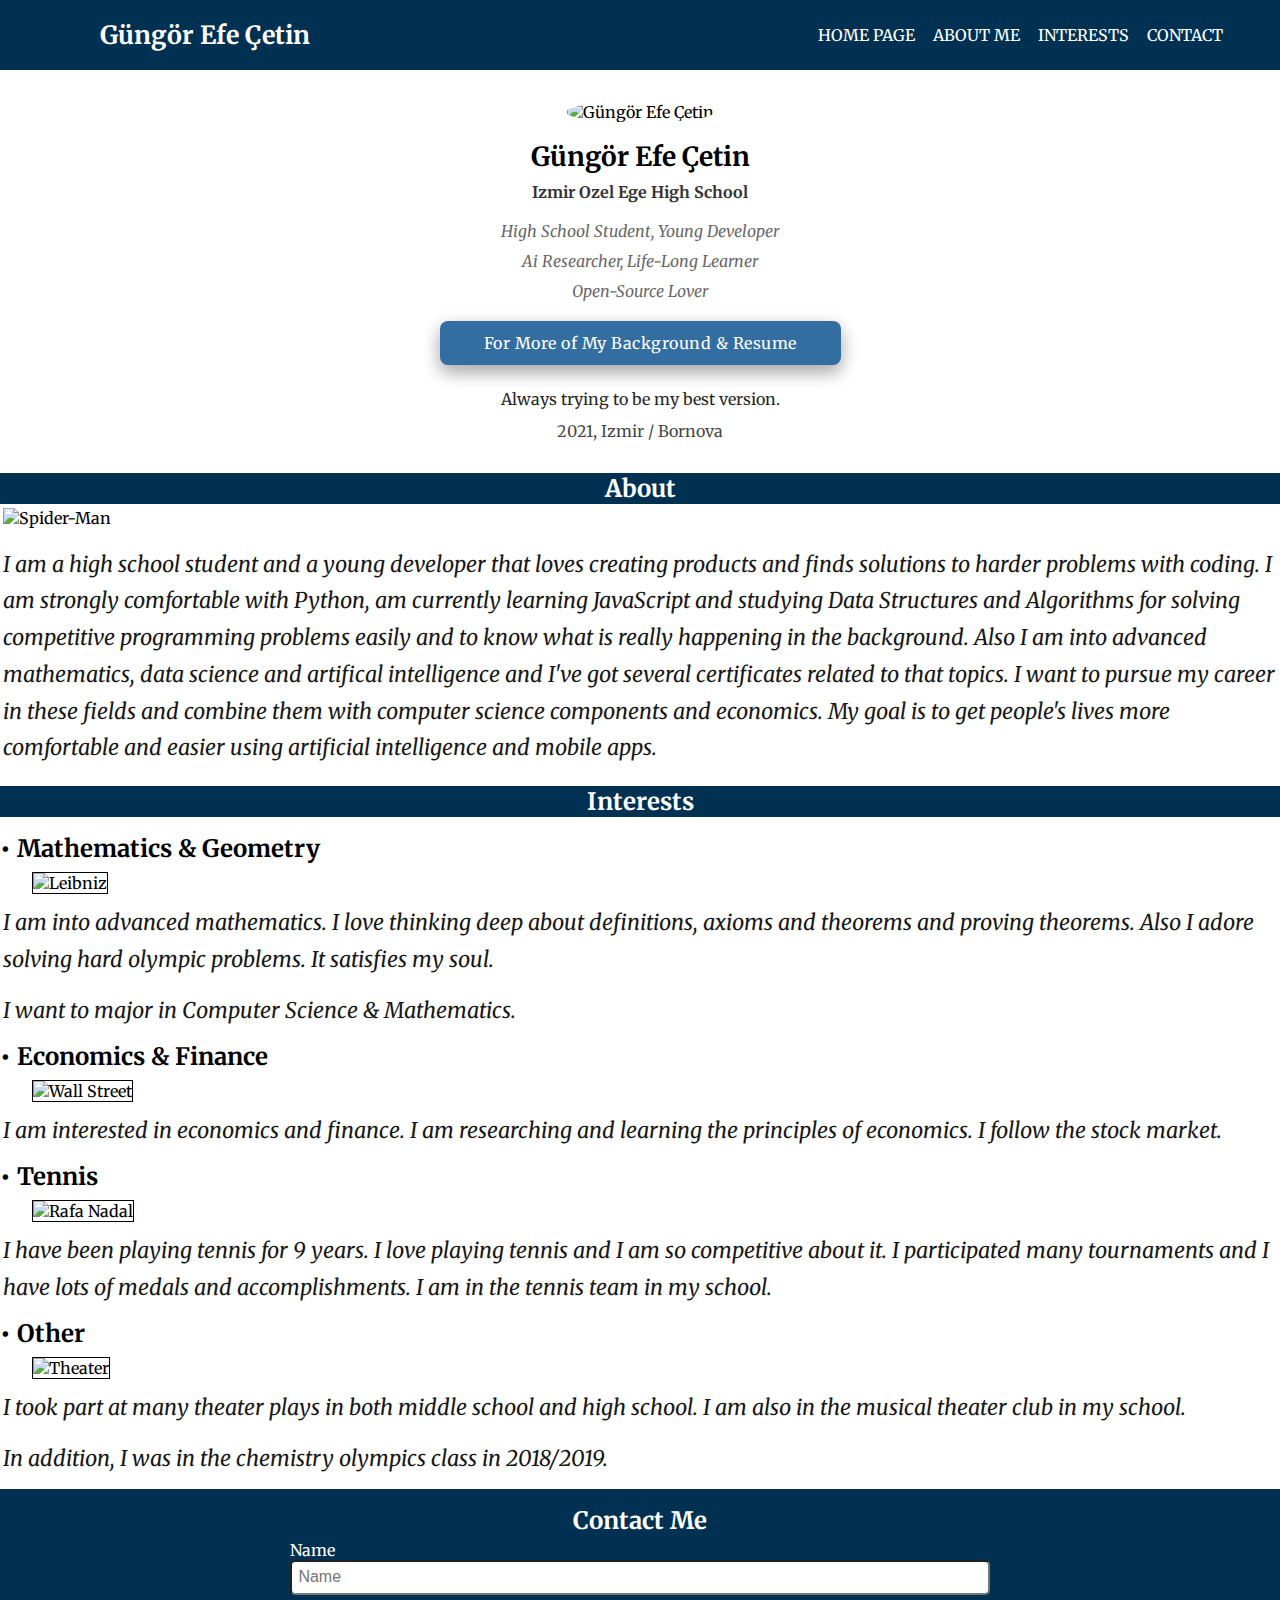
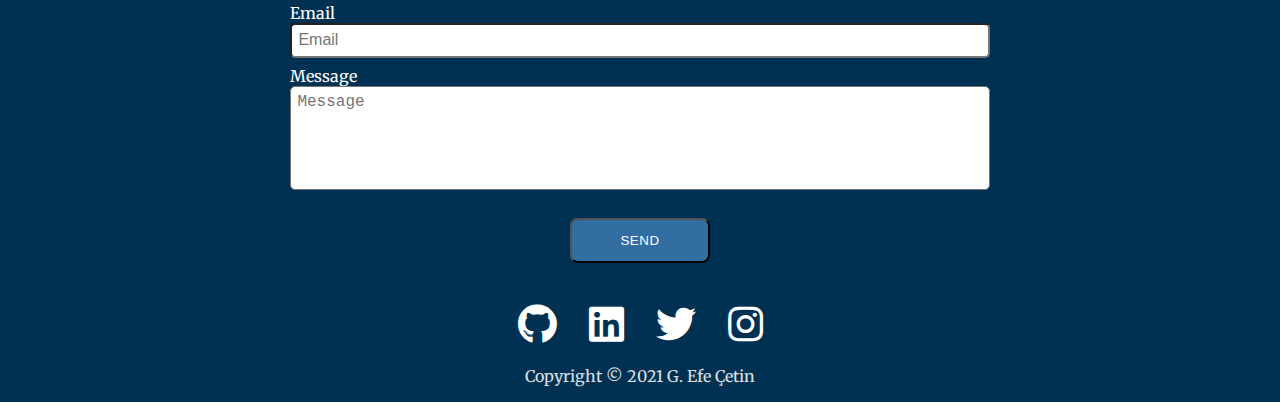
==== index.html @ d6e78f7a "Rename index3.html to index.html" ====
<!DOCTYPE html>
<html lang="en">
<head>
    <meta charset="UTF-8">
    <meta http-equiv="X-UA-Compatible" content="IE=edge">
    <meta name="viewport" content="width=device-width, initial-scale=1.0">

    <title>Güngör Efe Çetin | Personal Website</title>

    <meta name="keyword" content="Güngör Efe Çetin, High School Student, Young Developer, Özel Ege Lisesi">
    <meta name="description" content="Güngör Efe Çetin, Young Developer, High School Student, AI Researcher, Life-Long Learner">
    <meta name="author" content="Güngör Efe Çetin, Young Developer, High School Student, AI Researcher, Life-Long Learner">

    <link rel="shortcut icon" type="img/png" href="images/logo.png">

    <!-- FONTS -->
    <link rel="preconnect" href="https://fonts.gstatic.com">
    <link href="https://fonts.googleapis.com/css2?family=Merriweather:wght@300;400;700&display=swap" rel="stylesheet">

    <!-- FONT AWESOME -->
    <link rel="stylesheet" href="https://cdnjs.cloudflare.com/ajax/libs/font-awesome/5.15.2/css/all.min.css">

    <link rel="stylesheet" href="style3.css">

</head>

<script src="//instant.page/5.1.0" type="module" integrity="sha384-by67kQnR+pyfy8yWP4kPO12fHKRLHZPfEsiSXR8u2IKcTdxD805MGUXBzVPnkLHw"></script>

<body>
    <div>
    <nav>
        <input type="checkbox" id="check">
        <label for="check" class="checkbtn">
            <i class="fas fa-bars"></i>
        </label>
        <label class="logo">Güngör Efe Çetin</label>
        <ul>
            <li><a href="#home">Home Page</a></li>
            <li><a href="#about">About Me</a></li>
            <li><a href="#interests">Interests</a></li>
            <li><a href="#contact">Contact</a></li>
        </ul>
    </nav>
    </div>

    <section id="home">
        <img src="images/profile_pic.png" alt="Güngör Efe Çetin">  
        <div class="name text-center">
            <h2>Güngör Efe Çetin</h2>
            <h3>Izmir Ozel Ege High School</h3>
            <p>High School Student, Young Developer</p>
            <p>Ai Researcher, Life-Long Learner</p>
            <p>Open-Source Lover</p>
        </div>  

        <a href="https://www.linkedin.com/in/gungorefecetin/" class="btn btn-primary" target="_blank">For More of My Background & Resume</a>
        <div class="op text-center">
            <p class="last">Always trying to be my best version.</p>
            <p class="last1 op">2021, Izmir / Bornova</p>
        </div>

    </section>

    <section id="about">
        <div class="abname">
            <h1 class="bg-dark-blue text-center heading-medium">About</h1>
        </div>
        <img src="images/spideyy.jpg" alt="Spider-Man">
        <div>
            <p class="abab">I am a high school student and a young developer that loves creating products 
                and finds solutions to harder problems with coding. I am strongly comfortable with Python, am currently 
                learning JavaScript and studying Data Structures and Algorithms for solving competitive programming 
                problems easily and to know what is really happening in the background. Also I am into advanced 
                mathematics, data science and artifical intelligence and I've got several certificates related to 
                that topics. I want to pursue my career in these fields and combine them with computer science 
                components and economics. My goal is to get people's lives more comfortable and easier using 
                artificial intelligence and mobile apps.
            </p>
            <p> 
            </p>
            
            <!--<p class="abab">To reach me: ↓</p>-->
        </div>
    </section>

    <section id="interests">
        <div class="ints">
            <h1 class="bg-dark-blue text-center heading-medium">Interests</h1>
        </div>

        <ul>
            <li><h2>• Mathematics & Geometry</h2></div>
        <img src="images/leibniz.jpg" alt="Leibniz">
        <div><p>I am into advanced mathematics. I love thinking deep about definitions, axioms and theorems and proving theorems. Also I adore solving 
            hard olympic problems. It satisfies my soul.
            </p><p>I want to major in Computer Science & Mathematics.</p></li>

            <li><h2>• Economics & Finance</h2></div>
        <img src="images/wall-street.jpg" alt="Wall Street">
        <div><p>I am interested in economics and finance. I am researching and learning the principles of economics. I follow the
        stock market.</p></li>

            <li><h2>• Tennis</h2></div>
        <img src="images/rafa-nadal.jpg" alt="Rafa Nadal">
        <div><p>I have been playing tennis for 9 years. I love playing tennis and 
        I am so competitive about it. I participated many tournaments and I have lots of 
        medals and accomplishments. I am in the tennis team in my school.</p></li>

            <li><h2>• Other</h2></div>
        <img src="images/theater.jpg" alt="Theater">
        <div><p>I took part at many theater plays in both middle school and high school. I am
            also in the musical theater club in my school.</p>
            <p>In addition, I was in the chemistry olympics class in 2018/2019.</p></li>
        </ul>

    </section>

    <footer id="contact" class="bg-dark-blue">
        <div class="contact-form">
            <form>
                <h4 class="text-center heading-medium">Contact Me</h4>

                <div class="form-group">
                    <label for="name">Name</label>
                    <input type="text" class="form-control" name="name" id="name" placeholder="Name">
                </div>
                <div class="form-group">
                    <label for="email">Email</label>
                    <input type="text" class="form-control" name="email" id="email" placeholder="Email">
                </div>
                <div class="form-group">
                    <label for="messsage">Message</label>
                    <textarea class="form-control" name="message" id="message" rows="5" placeholder="Message"></textarea>
                </div>
                <button type="submit" class="btns btn-submit">SEND</button>
            </form>
            <ul>
                <li><a href="https://github.com/gungorefecetin" target="_blank"><i class="fab fa-github"></i></a></li>
                <li><a href="https://www.linkedin.com/in/gungorefecetin/" target="_blank"><i class="fab fa-linkedin"></i></a></li>
                <li><a href="https://twitter.com/gungorefecetin" target="_blank"><i class="fab fa-twitter"></i></a></li>
                <li><a href="https://www.instagram.com/gungorefecetin/" target="_blank"><i class="fab fa-instagram"></i></a></li>
            </ul>
        </div>
        <div class="op text-center">
            <p>Copyright © 2021 G. Efe Çetin</p>
        </div>
    </footer>

</body>
</html>
---- style3.css ----
* {
    margin: 0;
    padding: 0;
    box-sizing: border-box;
    list-style: none;
    text-decoration: none;
}

.text-center {
	text-align: center;
}

.bg-dark-blue {
    background:#003153;
}

.heading-medium {
    font-size: 1.5rem;
}

.op {
	opacity: 0.85;
}

.btn {
    margin-top: 1rem;
    padding: 0.75rem 2.75rem;
    border-radius: 8px;
    letter-spacing: 0.5px;
}

.btn-primary {
    background: #336ea2;
    color: white;
    margin-bottom: 1.5rem;
    box-shadow: 0 8px 16px 0 rgba(0,0,0,0.2), 0 6px 20px 0 rgba(0,0,0,0.19);
}

.btn-primary:hover {
    background: white;
    color: #336ea2;
    border: 0.5px solid #336ea2;
}

.btn-dark {
    background: #003153;
    box-shadow: 0 8px 16px 0 rgba(0,0,0,0.2), 0 6px 20px 0 rgba(0,0,0,0.19);
}

.btn-dark:hover {
    color: #003153;
    background: white;
    border: 0.5px solid #003153;
}

html {
    font-family: "Merriweather", sans-serif;
}

nav {
    background: #003153;
    height: 70px;
    width: 100%;
}

label.logo {
	color: white;
	font-size: 25px;
	line-height: 70px;
	padding: 0 100px;
	font-weight: bold;
}

/**/
nav ul {
	float: right;
	margin-right: 50px;
} 
/**/

nav ul li {
	display: inline-block;
	line-height: 70px;
	margin-right: 0 5px;
}

nav ul li a {
	color: white;
	font-size: 16px;
	padding: 7px;
	border-radius: 3px;
	text-transform: uppercase;
	clear: right;
}

a:hover {
	background: #336ea2;
	transition: .5s;

}

.checkbtn {
	font-size: 30px;
	color: white;
	float: right;
	line-height: 70px;
	margin-right: 40px;
	cursor: pointer;
	display: none;
}

#check {
	display: none;
}

@media (max-width: 952px) {
	label.logo {
		font-size: 30px;
		padding-left: 50px;
	}

	nav ul li a {
		font-size: 16px;
	}
}

@media (max-width: 878px) {
	.checkbtn {
		display: block;
	}

	nav ul {
		position: absolute;
		top: 70px;
		text-align: center;
		width: 100%;
		display: none;
		background: #2c3e50;
	}

	nav ul li {
		display: block;
	}

	#check:checked ~ ul {
		display: block;
	}

	.btn-primary {
		font-size: 0.89rem;
	}
}

/* HOME */

#home {
	display: flex;
	flex-direction: column;
    justify-content: center;
    align-items: center;
}

#home img {
    padding: 1.1rem;
    max-width: 100%;
    height: auto;
    border-radius: 100%;
    margin-top: 0.9rem;
}

#home .name h2 {
	font-size: 1.65rem;
	margin-bottom: 0.6rem;
}

#home .name h3 {
	font-size: 1rem;
	opacity: 0.8;
	margin-bottom: 0.9rem;
}


#home .name p {
	opacity: 0.6;
	font-style: italic;
	padding: 0.3rem;
}

#home .last {
	margin-bottom: 0.75rem;
}

#home .last1 {
	margin-bottom: 2rem;
}

#about img {
    padding-left: 0.2rem;
    padding-right: 0.2rem;
    padding-top: 0.2rem;
    width: 100%;
}

#about .abname {
	color: white;
}

#about .abab {
    padding: 0.2rem;
    opacity: 0.9;
    margin-top: 1rem;
    margin-bottom: 1rem;
    font-size: 1.35rem;
    font-style:oblique;
    line-height: 1.7;
}

#interests img {
	border: 0.2px solid;
	margin-top: 0.5rem;
	margin-bottom: 0.5rem;
	margin-left: 2rem;
}

#interests .ints {
	color: white;
}

#interests ul {
	margin-top: 1rem;
}

#interests p {
	opacity: 0.9;
	padding: 0.2rem;
    margin-bottom: 0.5rem;
    font-size: 1.35rem;
    font-style:oblique;
    line-height: 1.7;
}

.form-group {
    padding: 0.25rem 0;
}

.form-group label {
    display: block;
}

.form-control {
    width: 100%;
    padding: 0.4rem;
    font-size: 1rem;
    resize: none;
    border-radius: 5px;
}

#contact {
    color: white;
    padding: 1rem;
}

#contact .contact-form {
    max-width: 700px;
    margin-left: auto;
    margin-right: auto;
    display: flex;
    flex-direction: column;
}

#contact .contact-form ul {
    list-style-type: none;
    display: flex;
    margin-top: 0.8rem;
    align-self: center;
    margin-bottom: 1rem;
}

#contact .contact-form ul li a {
	color: white;
    padding: 1rem;
    font-size: 2.5rem;
    border-radius: 3px;
}


#contact .contact-form ul li a:hover{
    opacity: 0.8;
    transition: .5s;
}

.btns {
    margin-top: 1.25rem;
    padding: 0.8rem 3rem;
    border-radius: 8px;
    letter-spacing: 0.5px;
    margin-left: auto;
    margin-right: auto;
    display: flex;
}

.btn-submit {
    background: #336ea2;
    color: white;
    margin-bottom: 1.5rem;
}

.btn-submit:hover {
    background: white;
    color: #336ea2;
    border: 0.5px solid #336ea2;
    transition: .5s;
}
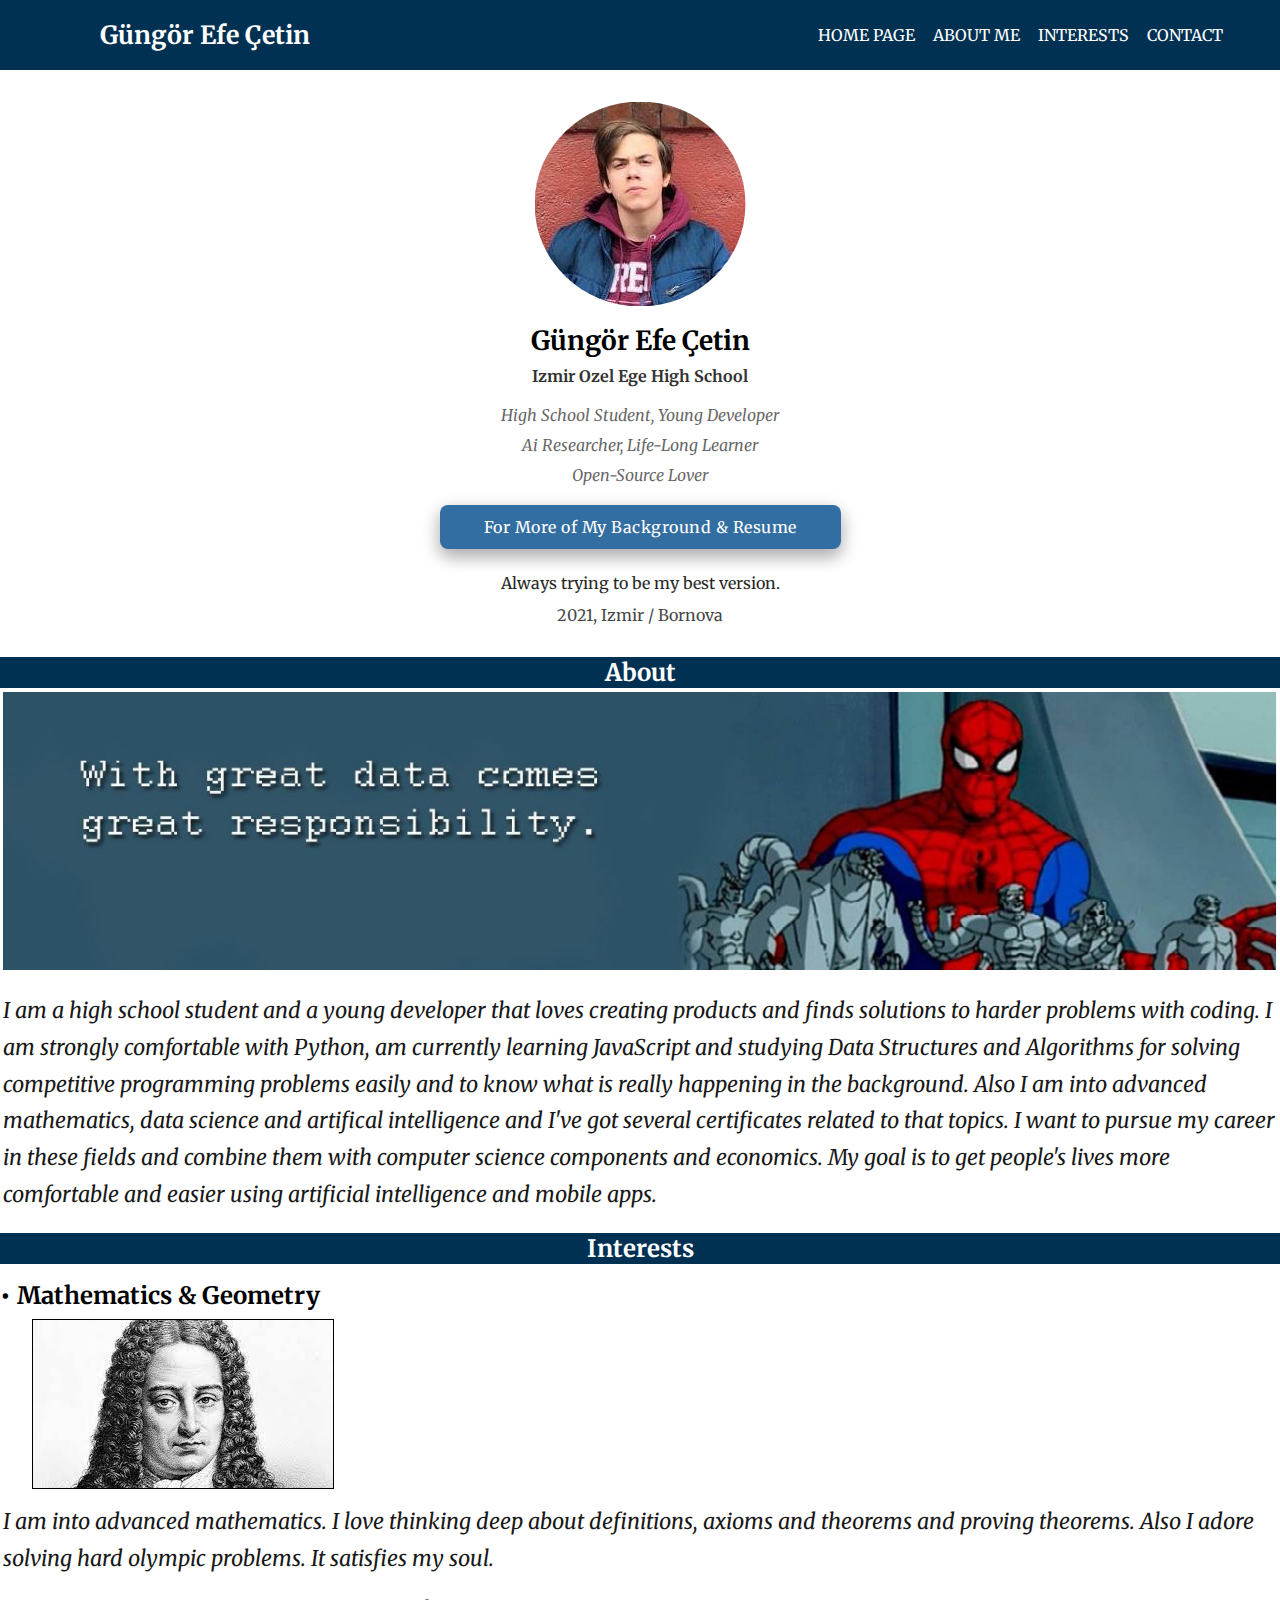
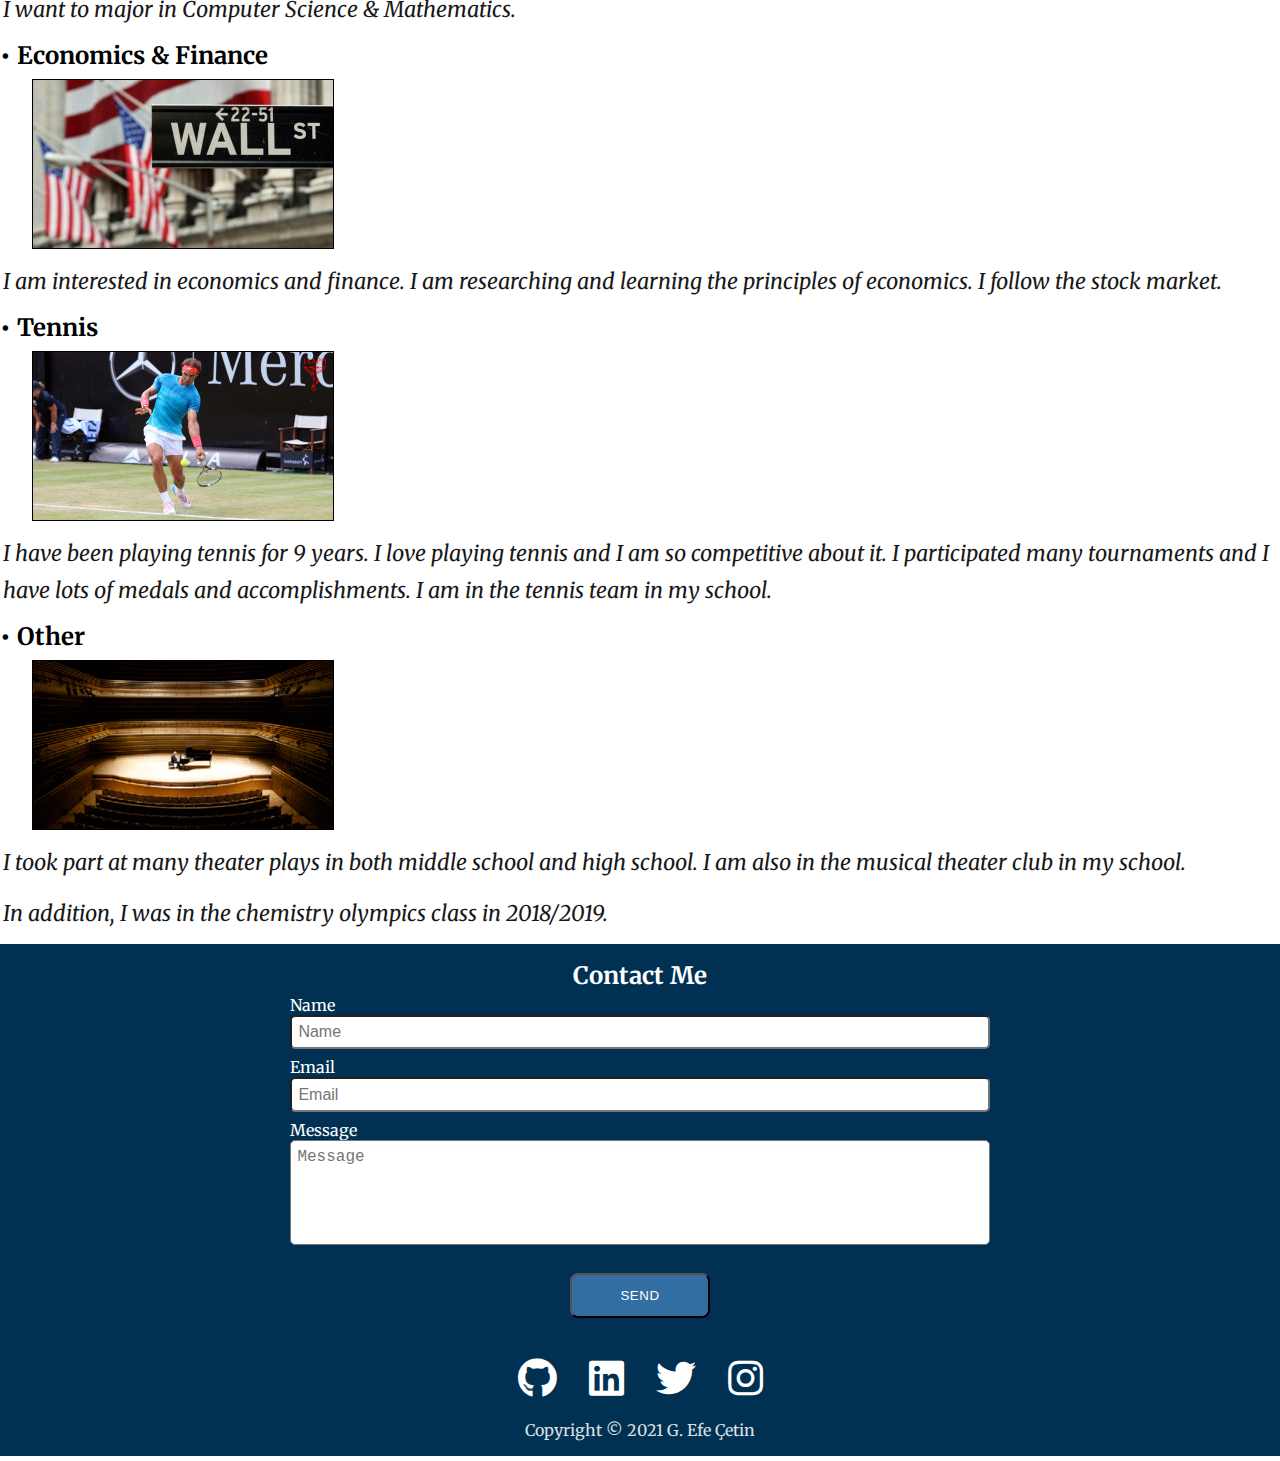
==== commit 35ad5ffe: "Update index.html" ====
--- a/index.html
+++ b/index.html
@@ -11,7 +11,7 @@
     <meta name="description" content="Güngör Efe Çetin, Young Developer, High School Student, AI Researcher, Life-Long Learner">
     <meta name="author" content="Güngör Efe Çetin, Young Developer, High School Student, AI Researcher, Life-Long Learner">
 
-    <link rel="shortcut icon" type="img/png" href="images/logo.png">
+    <link rel="shortcut icon" type="img/png" href="logo.png">
 
     <!-- FONTS -->
     <link rel="preconnect" href="https://fonts.gstatic.com">
@@ -44,7 +44,7 @@
     </div>
 
     <section id="home">
-        <img src="images/profile_pic.png" alt="Güngör Efe Çetin">  
+        <img src="profile_pic.png" alt="Güngör Efe Çetin">  
         <div class="name text-center">
             <h2>Güngör Efe Çetin</h2>
             <h3>Izmir Ozel Ege High School</h3>
@@ -65,7 +65,7 @@
         <div class="abname">
             <h1 class="bg-dark-blue text-center heading-medium">About</h1>
         </div>
-        <img src="images/spideyy.jpg" alt="Spider-Man">
+        <img src="spideyy.jpg" alt="Spider-Man">
         <div>
             <p class="abab">I am a high school student and a young developer that loves creating products 
                 and finds solutions to harder problems with coding. I am strongly comfortable with Python, am currently 
@@ -90,24 +90,24 @@
 
         <ul>
             <li><h2>• Mathematics & Geometry</h2></div>
-        <img src="images/leibniz.jpg" alt="Leibniz">
+        <img src="leibniz.jpg" alt="Leibniz">
         <div><p>I am into advanced mathematics. I love thinking deep about definitions, axioms and theorems and proving theorems. Also I adore solving 
             hard olympic problems. It satisfies my soul.
             </p><p>I want to major in Computer Science & Mathematics.</p></li>
 
             <li><h2>• Economics & Finance</h2></div>
-        <img src="images/wall-street.jpg" alt="Wall Street">
+        <img src="wall-street.jpg" alt="Wall Street">
         <div><p>I am interested in economics and finance. I am researching and learning the principles of economics. I follow the
         stock market.</p></li>
 
             <li><h2>• Tennis</h2></div>
-        <img src="images/rafa-nadal.jpg" alt="Rafa Nadal">
+        <img src="rafa-nadal.jpg" alt="Rafa Nadal">
         <div><p>I have been playing tennis for 9 years. I love playing tennis and 
         I am so competitive about it. I participated many tournaments and I have lots of 
         medals and accomplishments. I am in the tennis team in my school.</p></li>
 
             <li><h2>• Other</h2></div>
-        <img src="images/theater.jpg" alt="Theater">
+        <img src="theater.jpg" alt="Theater">
         <div><p>I took part at many theater plays in both middle school and high school. I am
             also in the musical theater club in my school.</p>
             <p>In addition, I was in the chemistry olympics class in 2018/2019.</p></li>
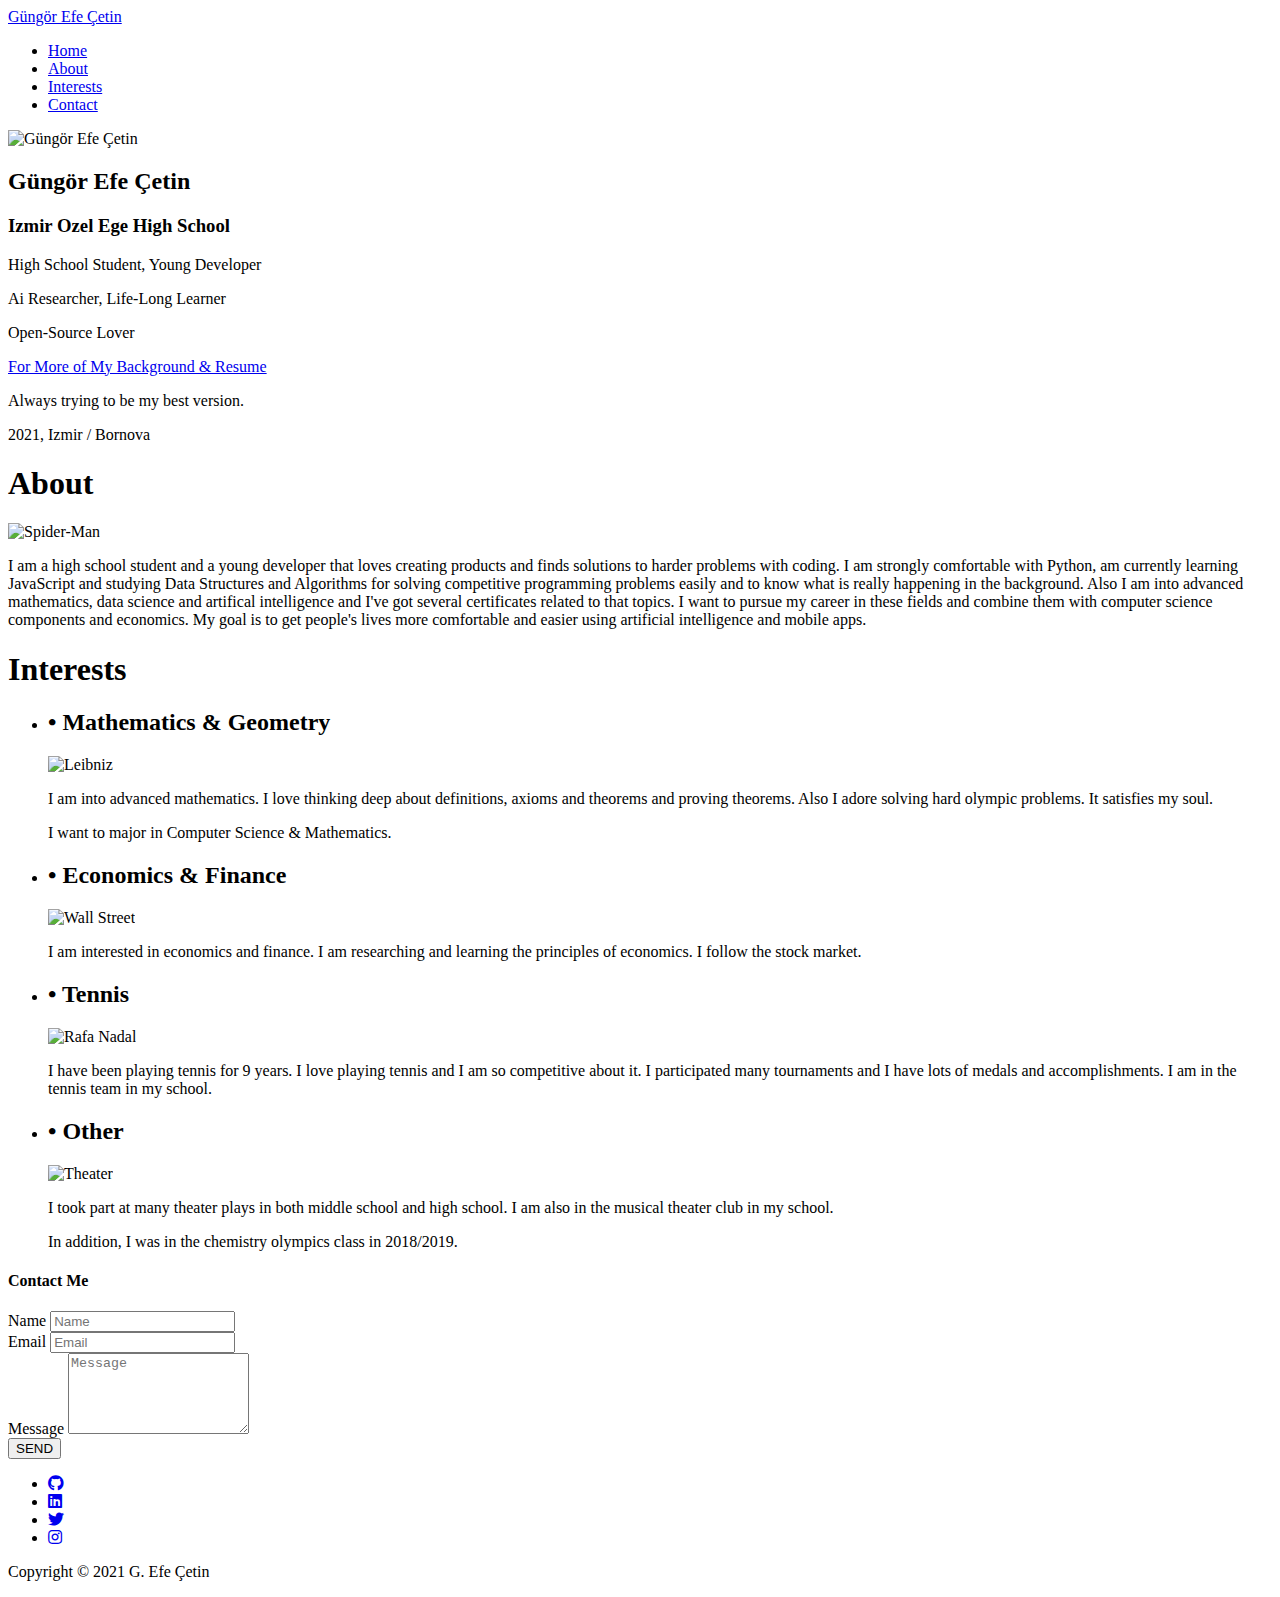
==== commit 970f1113: "Update index.html" ====
--- a/index.html
+++ b/index.html
@@ -11,7 +11,7 @@
     <meta name="description" content="Güngör Efe Çetin, Young Developer, High School Student, AI Researcher, Life-Long Learner">
     <meta name="author" content="Güngör Efe Çetin, Young Developer, High School Student, AI Researcher, Life-Long Learner">
 
-    <link rel="shortcut icon" type="img/png" href="logo.png">
+    <link rel="shortcut icon" type="img/png" href="images/logo.png">
 
     <!-- FONTS -->
     <link rel="preconnect" href="https://fonts.gstatic.com">
@@ -20,31 +20,28 @@
     <!-- FONT AWESOME -->
     <link rel="stylesheet" href="https://cdnjs.cloudflare.com/ajax/libs/font-awesome/5.15.2/css/all.min.css">
 
-    <link rel="stylesheet" href="style3.css">
+    <link rel="stylesheet" href="style1.css">
 
 </head>
 
 <script src="//instant.page/5.1.0" type="module" integrity="sha384-by67kQnR+pyfy8yWP4kPO12fHKRLHZPfEsiSXR8u2IKcTdxD805MGUXBzVPnkLHw"></script>
 
 <body>
-    <div>
-    <nav>
-        <input type="checkbox" id="check">
-        <label for="check" class="checkbtn">
-            <i class="fas fa-bars"></i>
-        </label>
-        <label class="logo">Güngör Efe Çetin</label>
-        <ul>
-            <li><a href="#home">Home Page</a></li>
-            <li><a href="#about">About Me</a></li>
-            <li><a href="#interests">Interests</a></li>
-            <li><a href="#contact">Contact</a></li>
-        </ul>
-    </nav>
-    </div>
+    <header id="header">
+        <a href="#" class="logo">Güngör Efe Çetin</a>
+        <div id="toggle"></div>
+        <div id="navbar">
+            <ul>
+                <li><a href="#home">Home</a></li>
+                <li><a href="#about">About</a></li>
+                <li><a href="#interests">Interests</a></li>
+                <li><a href="#contact">Contact</a></li>
+            </ul>
+        </div>
+    </header>
 
     <section id="home">
-        <img src="profile_pic.png" alt="Güngör Efe Çetin">  
+        <img src="images/profile_pic.png" alt="Güngör Efe Çetin">  
         <div class="name text-center">
             <h2>Güngör Efe Çetin</h2>
             <h3>Izmir Ozel Ege High School</h3>
@@ -58,14 +55,13 @@
             <p class="last">Always trying to be my best version.</p>
             <p class="last1 op">2021, Izmir / Bornova</p>
         </div>
-
     </section>
 
     <section id="about">
         <div class="abname">
             <h1 class="bg-dark-blue text-center heading-medium">About</h1>
         </div>
-        <img src="spideyy.jpg" alt="Spider-Man">
+        <img src="images/spideyy.jpg" alt="Spider-Man">
         <div>
             <p class="abab">I am a high school student and a young developer that loves creating products 
                 and finds solutions to harder problems with coding. I am strongly comfortable with Python, am currently 
@@ -78,8 +74,6 @@
             </p>
             <p> 
             </p>
-            
-            <!--<p class="abab">To reach me: ↓</p>-->
         </div>
     </section>
 
@@ -90,31 +84,31 @@
 
         <ul>
             <li><h2>• Mathematics & Geometry</h2></div>
-        <img src="leibniz.jpg" alt="Leibniz">
+        <img src="images/leibniz.jpg" alt="Leibniz">
         <div><p>I am into advanced mathematics. I love thinking deep about definitions, axioms and theorems and proving theorems. Also I adore solving 
             hard olympic problems. It satisfies my soul.
             </p><p>I want to major in Computer Science & Mathematics.</p></li>
 
             <li><h2>• Economics & Finance</h2></div>
-        <img src="wall-street.jpg" alt="Wall Street">
+        <img src="images/wall-street.jpg" alt="Wall Street">
         <div><p>I am interested in economics and finance. I am researching and learning the principles of economics. I follow the
         stock market.</p></li>
 
             <li><h2>• Tennis</h2></div>
-        <img src="rafa-nadal.jpg" alt="Rafa Nadal">
+        <img src="images/rafa-nadal.jpg" alt="Rafa Nadal">
         <div><p>I have been playing tennis for 9 years. I love playing tennis and 
         I am so competitive about it. I participated many tournaments and I have lots of 
         medals and accomplishments. I am in the tennis team in my school.</p></li>
 
             <li><h2>• Other</h2></div>
-        <img src="theater.jpg" alt="Theater">
+        <img src="images/theater.jpg" alt="Theater">
         <div><p>I took part at many theater plays in both middle school and high school. I am
             also in the musical theater club in my school.</p>
             <p>In addition, I was in the chemistry olympics class in 2018/2019.</p></li>
         </ul>
-
     </section>
 
+    
     <footer id="contact" class="bg-dark-blue">
         <div class="contact-form">
             <form>
@@ -145,6 +139,23 @@
             <p>Copyright © 2021 G. Efe Çetin</p>
         </div>
     </footer>
+    
+    <script>
+        const header = document.getElementById('header');
+        const toggle = document.getElementById('toggle');
+        const navbar = document.getElementById('navbar');
 
+        document.onclick = function(e) {
+            if (e.target.id !== 'header' && e.target.id !== 'toggle' && e.target.id !== 'navbar') {
+                toggle.classList.remove('active');
+                navbar.classList.remove('active');
+            }
+        }
+
+        toggle.onclick = function() {
+            toggle.classList.toggle('active');
+            navbar.classList.toggle('active');
+        }
+    </script>
 </body>
 </html>
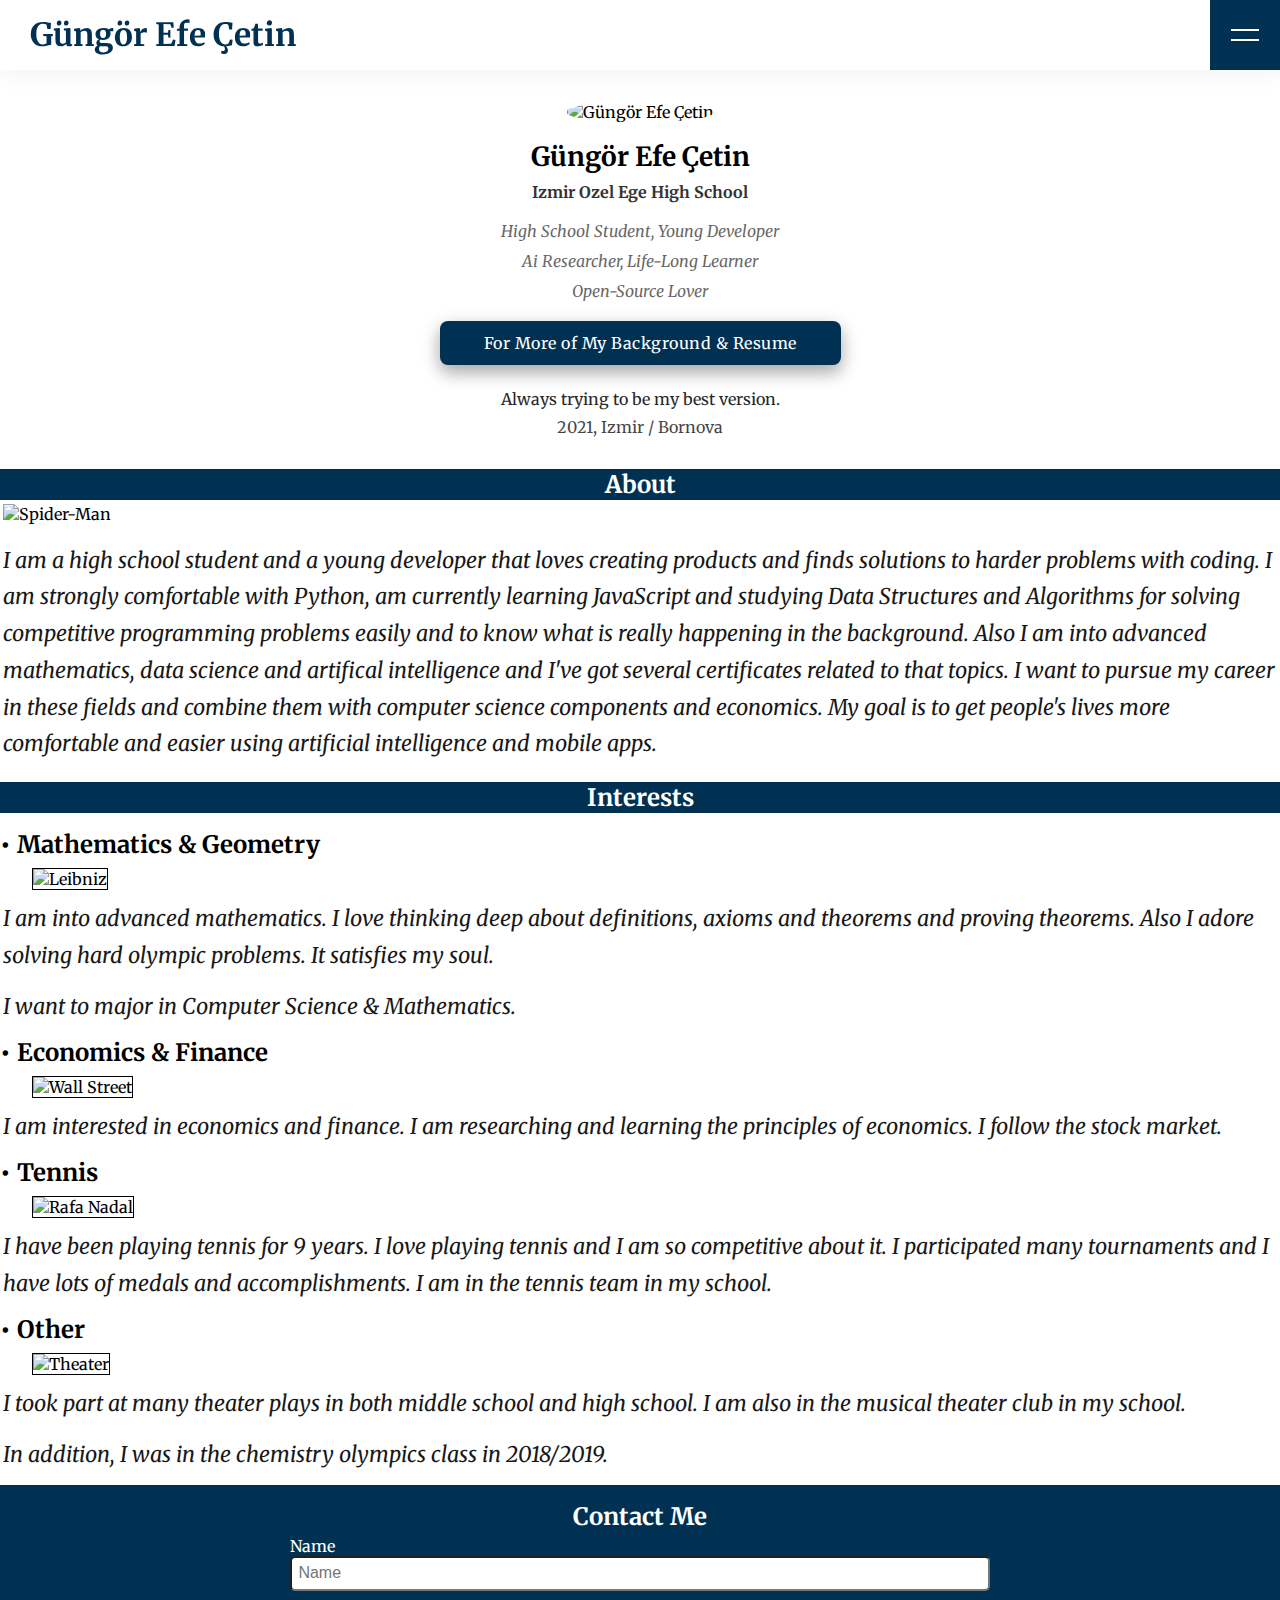
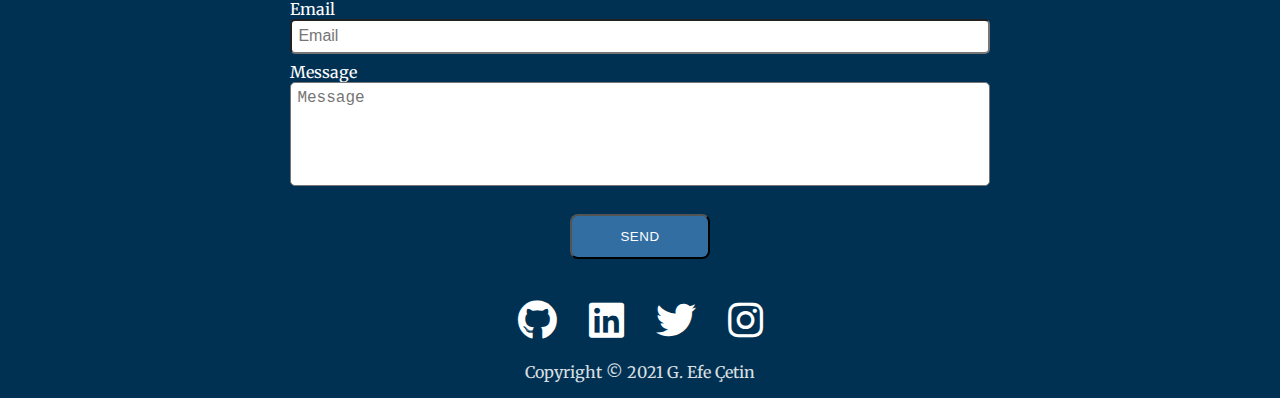
==== commit 5f6b05e0: "Update index.html" ====
--- a/index.html
+++ b/index.html
@@ -20,7 +20,7 @@
     <!-- FONT AWESOME -->
     <link rel="stylesheet" href="https://cdnjs.cloudflare.com/ajax/libs/font-awesome/5.15.2/css/all.min.css">
 
-    <link rel="stylesheet" href="style1.css">
+    <link rel="stylesheet" href="style.css">
 
 </head>
 
--- a/style.css
+++ b/style.css
@@ -0,0 +1,348 @@
+* {
+    margin: 0;
+    padding: 0;
+    box-sizing: border-box;
+    scroll-behavior: smooth;
+    text-decoration: none;
+}
+
+html {
+    font-family: "Merriweather", sans-serif;
+}
+
+body {
+background: white;
+min-height: 100vh;
+}
+
+header {
+position: fixed;
+top: 0;
+right: 0;
+display: flex;
+justify-content: space-between;
+width: 100%;
+background: white;
+box-shadow: 0 5px 25px rgba(0, 0, 0, 0.05);
+z-index: 1000;
+}
+
+.text-center {
+text-align: center;
+}
+
+.btn {
+    margin-top: 1rem;
+    padding: 0.75rem 2.75rem;
+    border-radius: 8px;
+    letter-spacing: 0.5px;
+}
+
+.btn-primary {
+    background: #003153;
+    color: white;
+    margin-bottom: 1.5rem;
+    box-shadow: 0 8px 16px 0 rgba(0,0,0,0.2), 0 6px 20px 0 rgba(0,0,0,0.19);
+}
+
+.btn-primary:hover {
+    background: white;
+    color: #003153;
+    border: 0.5px solid #003153;
+}
+
+.op {
+	opacity: 0.85;
+}
+
+.bg-dark-blue {
+    background:#003153;
+}
+
+.heading-medium {
+    font-size: 1.5rem;
+}
+
+.logo {
+height: 70px;
+line-height: 70px;
+color: #003153;
+font-weight: bold;
+font-size: 2em;
+cursor: pointer;
+padding-left: 30px;
+}
+
+#toggle {
+position: absolute;
+top: 0;
+right: 0;
+width: 70px;
+height: 70px;
+background: #003153;
+cursor: pointer;
+display: flex;
+justify-content: center;
+align-items: center;
+transition: .5s;
+}
+
+#toggle::before {
+content: '';
+position: absolute;
+width: 28px;
+height: 2px;
+background: white;
+transform: translateY(-5px);
+transition: .2s;
+}
+
+#toggle::after {
+content: '';
+position: absolute;
+width: 28px;
+height: 2px;
+background: white;
+transform: translateY(5px);
+transition: .2s;
+}
+
+#toggle.active::before {
+transform: translateY(0px) rotate(45deg);
+}
+
+#toggle.active::after {
+transform: translateY(0px) rotate(-45deg);
+}
+
+#toggle.active {
+background: #f7226a;
+}
+
+#navbar {
+position: relative;
+height: 70px;
+right: 70px;
+background: white;
+transition: .5s;
+width: 0px;
+overflow: hidden;
+}
+
+#navbar.active {
+width: 477px;
+}
+
+#navbar ul {
+position: relative;
+display: flex;
+flex-direction: row;
+}
+
+#navbar ul li {
+list-style: none;
+}
+
+#navbar ul li a {
+color: #003153;
+height: 70px;
+line-height: 70px;
+display: inline-block;
+font-size: 1.2em;
+padding: 0 25px;
+letter-spacing: 1px;  
+}
+
+#navbar ul li a:hover {
+color: white;
+background: #003153;
+}  
+
+/*@media (max-width: 720px)* bundan büyük iken 878'e kadar yukarıdakiler, 878-sonsuz arası normal ama 952'de logo padding ve font büyüt*/
+
+@media (max-width: 880px) {
+
+    #navbar {
+        position: fixed;
+        bottom: -100%;
+        right: 0;
+        width: 100%;
+        transition: .5s;
+        display: flex;
+        justify-content: center;
+        align-items: center;
+    }
+
+    #navbar.active {
+        height: calc(100vh - 70px);
+        bottom: 0;
+        width: 100%;
+    }
+
+    #navbar ul {
+        flex-direction: column;
+        justify-content: center;
+        align-items: center;
+    }
+}
+
+#home {
+	display: flex;
+	flex-direction: column;
+    justify-content: center;
+    align-items: center;
+}
+
+#home img {
+    padding: 1.1rem;
+    max-width: 100%;
+    height: auto;
+    border-radius: 100%;
+    margin-top: calc(70px + 0.9rem);
+}
+
+#home .name h2 {
+	font-size: 1.65rem;
+	margin-bottom: 0.6rem;
+}
+
+#home .name h3 {
+	font-size: 1rem;
+	opacity: 0.8;
+	margin-bottom: 0.9rem;
+}
+
+
+#home .name p {
+	opacity: 0.6;
+	font-style: italic;
+	padding: 0.3rem;
+}
+
+#home .last {
+	margin-bottom: 0.5rem;
+}
+
+#home .last1 {
+	margin-bottom: 2rem;
+}
+
+#about img {
+    padding-left: 0.2rem;
+    padding-right: 0.2rem;
+    padding-top: 0.2rem;
+    width: 100%;
+}
+
+#about .abname {
+	color: white;
+}
+
+#about .abab {
+    padding: 0.2rem;
+    opacity: 0.9;
+    margin-top: 1rem;
+    margin-bottom: 1rem;
+    font-size: 1.35rem;
+    font-style:oblique;
+    line-height: 1.7;
+}
+
+#interests img {
+	border: 0.2px solid;
+	margin-top: 0.5rem;
+	margin-bottom: 0.5rem;
+	margin-left: 2rem;
+}
+
+#interests .ints {
+	color: white;
+}
+
+#interests ul {
+	margin-top: 1rem;
+}
+
+#interests p {
+	opacity: 0.9;
+	padding: 0.2rem;
+    margin-bottom: 0.5rem;
+    font-size: 1.35rem;
+    font-style:oblique;
+    line-height: 1.7;
+}
+
+
+.form-group {
+    padding: 0.25rem 0;
+}
+
+.form-group label {
+    display: block;
+}
+
+.form-control {
+    width: 100%;
+    padding: 0.4rem;
+    font-size: 1rem;
+    resize: none;
+    border-radius: 5px;
+}
+
+#contact {
+    color: white;
+    padding: 1rem;
+}
+
+#contact .contact-form {
+    max-width: 700px;
+    margin-left: auto;
+    margin-right: auto;
+    display: flex;
+    flex-direction: column;
+}
+
+#contact .contact-form ul {
+    list-style-type: none;
+    display: flex;
+    margin-top: 0.8rem;
+    align-self: center;
+    margin-bottom: 1rem;
+}
+
+#contact .contact-form ul li a {
+	color: white;
+    padding: 1rem;
+    font-size: 2.5rem;
+    border-radius: 3px;
+}
+
+
+#contact .contact-form ul li a:hover{
+    opacity: 0.8;
+    transition: .5s;
+}
+
+.btns {
+    margin-top: 1.25rem;
+    padding: 0.8rem 3rem;
+    border-radius: 8px;
+    letter-spacing: 0.5px;
+    margin-left: auto;
+    margin-right: auto;
+    display: flex;
+}
+
+.btn-submit {
+    background: #336ea2;
+    color: white;
+    margin-bottom: 1.5rem;
+    cursor: pointer;
+}
+
+.btn-submit:hover {
+    background: white;
+    color: #336ea2;
+    border: 0.5px solid #336ea2;
+    transition: .5s;
+}
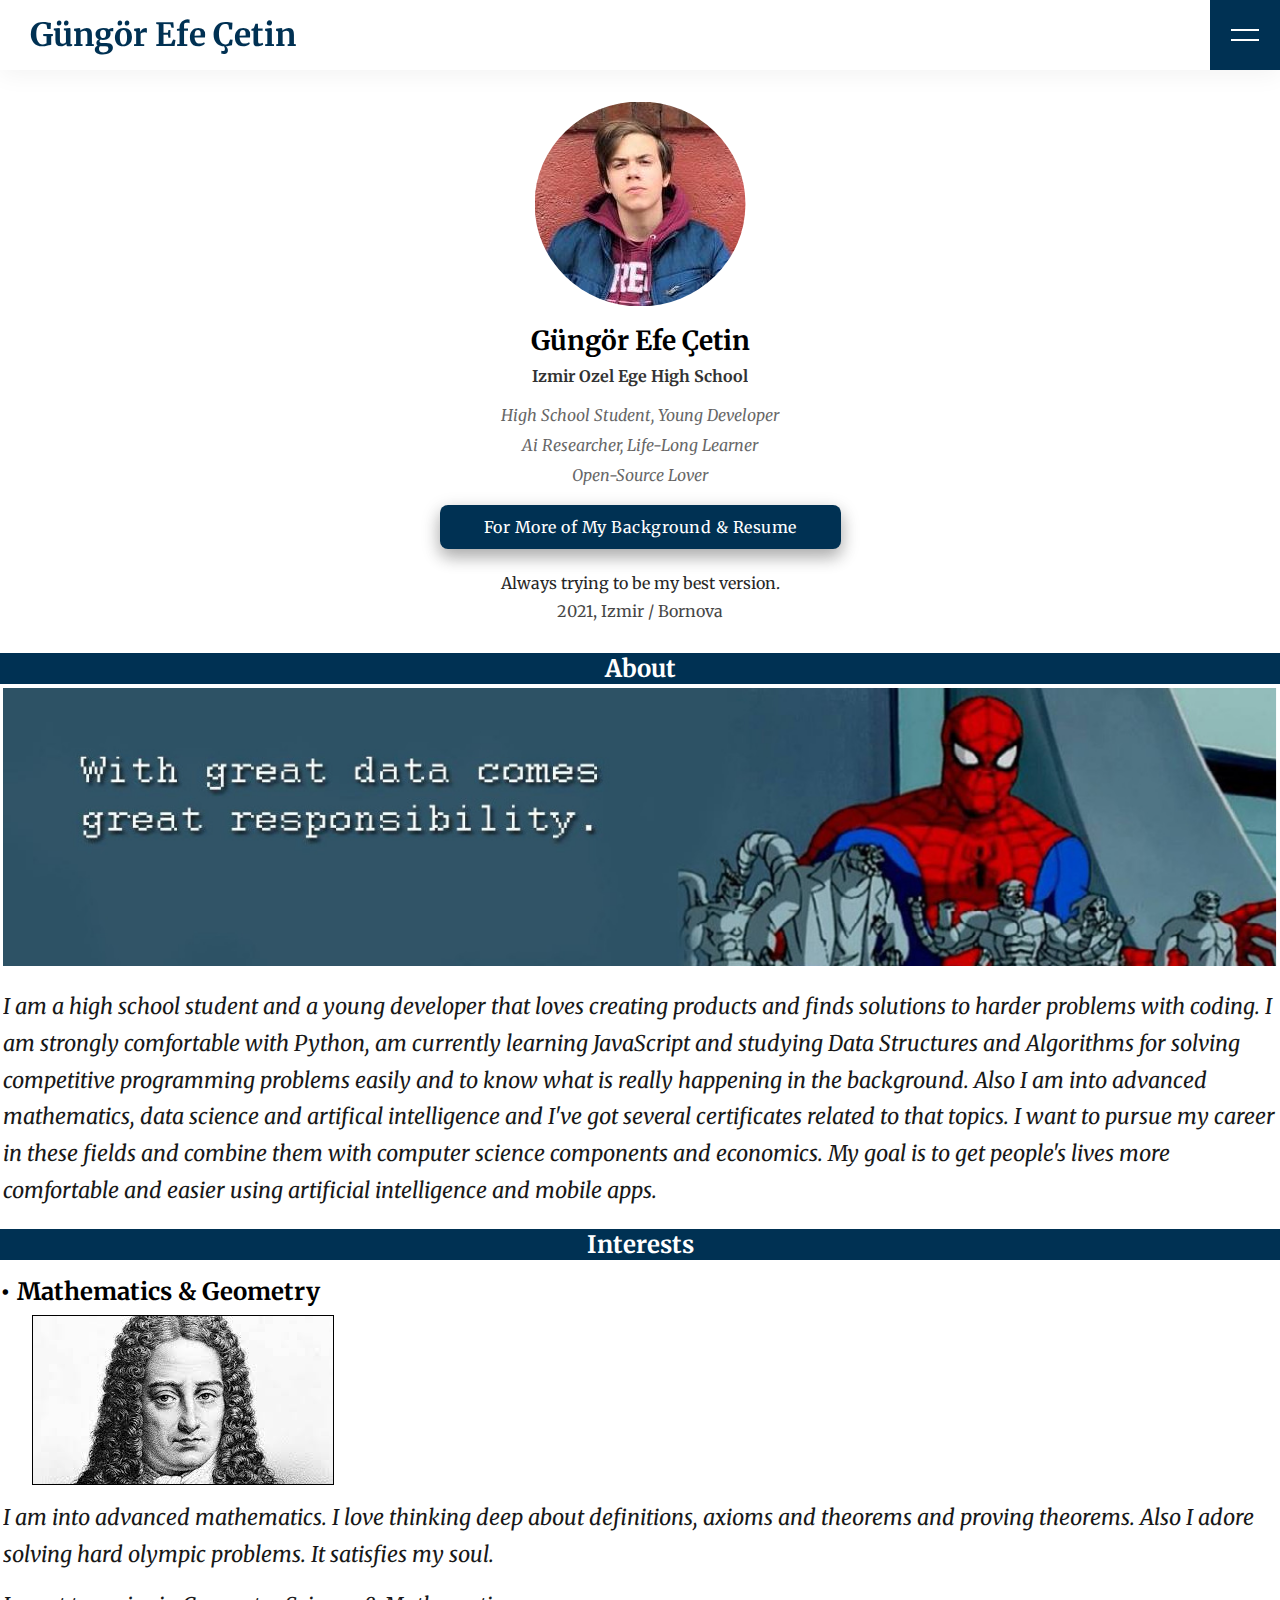
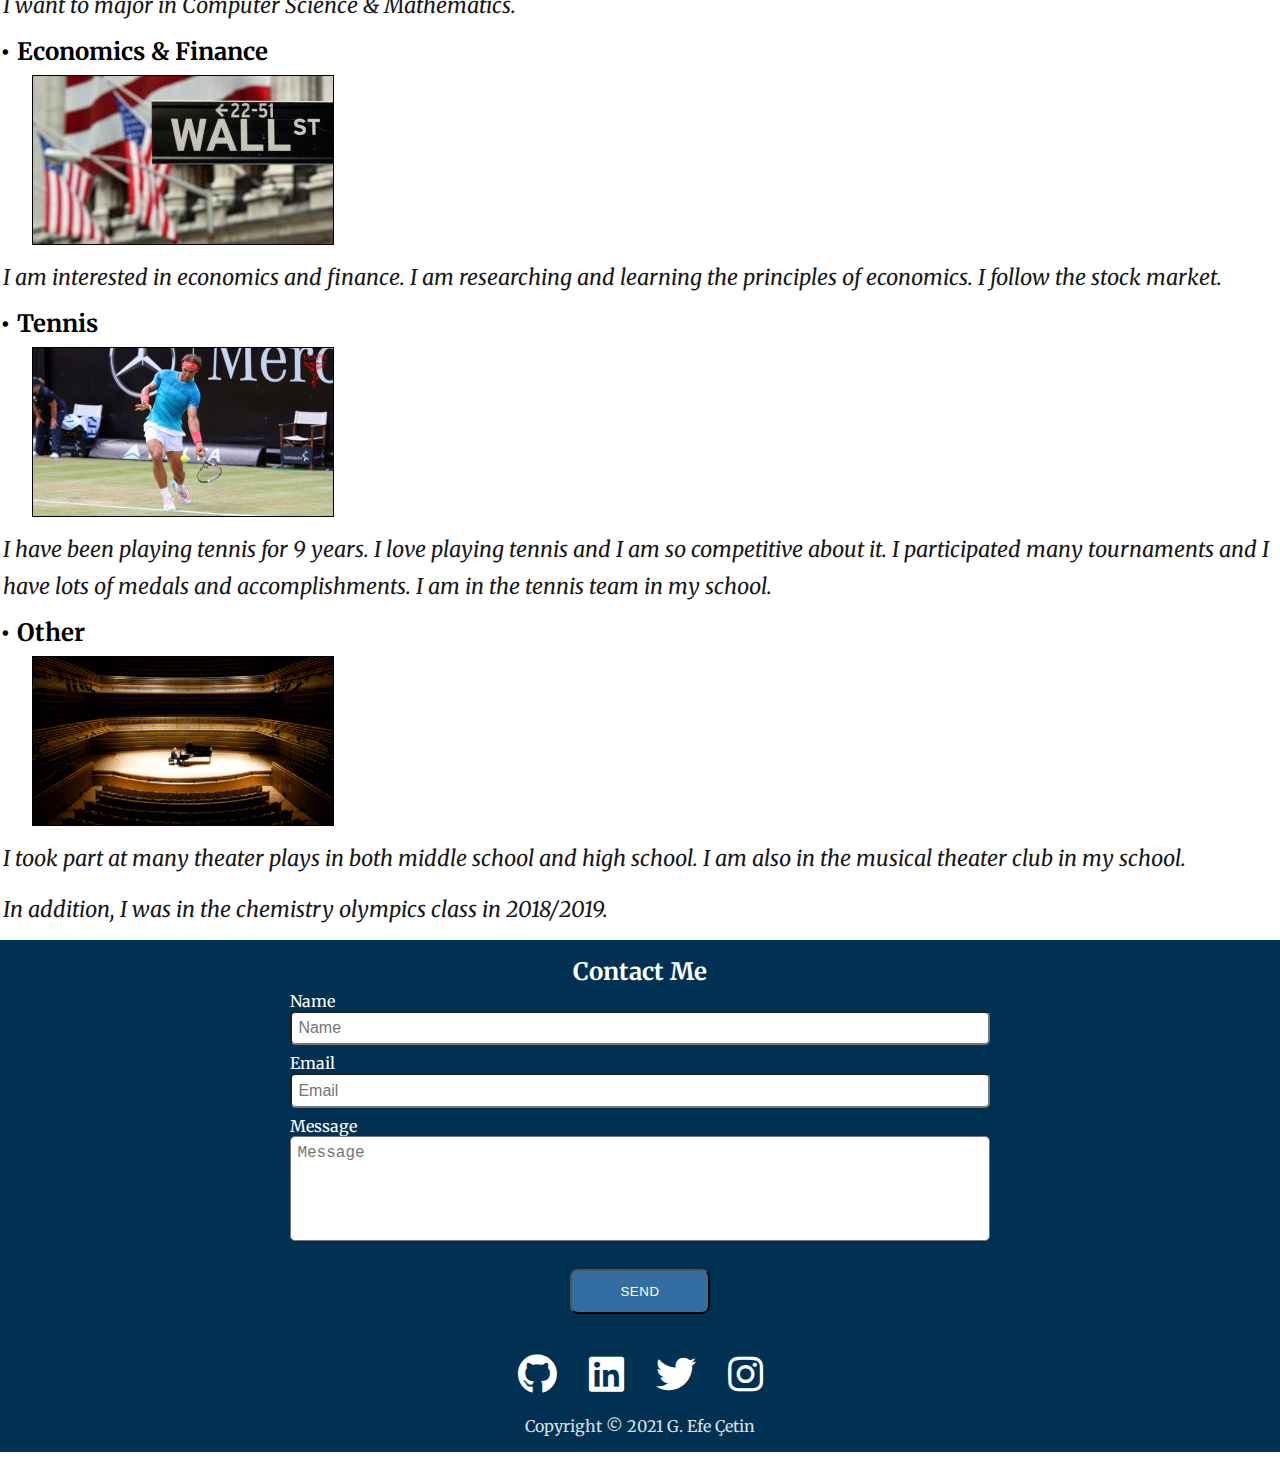
==== commit 98025462: "Update index.html" ====
--- a/index.html
+++ b/index.html
@@ -11,7 +11,7 @@
     <meta name="description" content="Güngör Efe Çetin, Young Developer, High School Student, AI Researcher, Life-Long Learner">
     <meta name="author" content="Güngör Efe Çetin, Young Developer, High School Student, AI Researcher, Life-Long Learner">
 
-    <link rel="shortcut icon" type="img/png" href="images/logo.png">
+    <link rel="shortcut icon" type="img/png" href="logo.png">
 
     <!-- FONTS -->
     <link rel="preconnect" href="https://fonts.gstatic.com">
@@ -41,7 +41,7 @@
     </header>
 
     <section id="home">
-        <img src="images/profile_pic.png" alt="Güngör Efe Çetin">  
+        <img src="profile_pic.png" alt="Güngör Efe Çetin">  
         <div class="name text-center">
             <h2>Güngör Efe Çetin</h2>
             <h3>Izmir Ozel Ege High School</h3>
@@ -61,7 +61,7 @@
         <div class="abname">
             <h1 class="bg-dark-blue text-center heading-medium">About</h1>
         </div>
-        <img src="images/spideyy.jpg" alt="Spider-Man">
+        <img src="spideyy.jpg" alt="Spider-Man">
         <div>
             <p class="abab">I am a high school student and a young developer that loves creating products 
                 and finds solutions to harder problems with coding. I am strongly comfortable with Python, am currently 
@@ -84,24 +84,24 @@
 
         <ul>
             <li><h2>• Mathematics & Geometry</h2></div>
-        <img src="images/leibniz.jpg" alt="Leibniz">
+        <img src="leibniz.jpg" alt="Leibniz">
         <div><p>I am into advanced mathematics. I love thinking deep about definitions, axioms and theorems and proving theorems. Also I adore solving 
             hard olympic problems. It satisfies my soul.
             </p><p>I want to major in Computer Science & Mathematics.</p></li>
 
             <li><h2>• Economics & Finance</h2></div>
-        <img src="images/wall-street.jpg" alt="Wall Street">
+        <img src="wall-street.jpg" alt="Wall Street">
         <div><p>I am interested in economics and finance. I am researching and learning the principles of economics. I follow the
         stock market.</p></li>
 
             <li><h2>• Tennis</h2></div>
-        <img src="images/rafa-nadal.jpg" alt="Rafa Nadal">
+        <img src="rafa-nadal.jpg" alt="Rafa Nadal">
         <div><p>I have been playing tennis for 9 years. I love playing tennis and 
         I am so competitive about it. I participated many tournaments and I have lots of 
         medals and accomplishments. I am in the tennis team in my school.</p></li>
 
             <li><h2>• Other</h2></div>
-        <img src="images/theater.jpg" alt="Theater">
+        <img src="theater.jpg" alt="Theater">
         <div><p>I took part at many theater plays in both middle school and high school. I am
             also in the musical theater club in my school.</p>
             <p>In addition, I was in the chemistry olympics class in 2018/2019.</p></li>
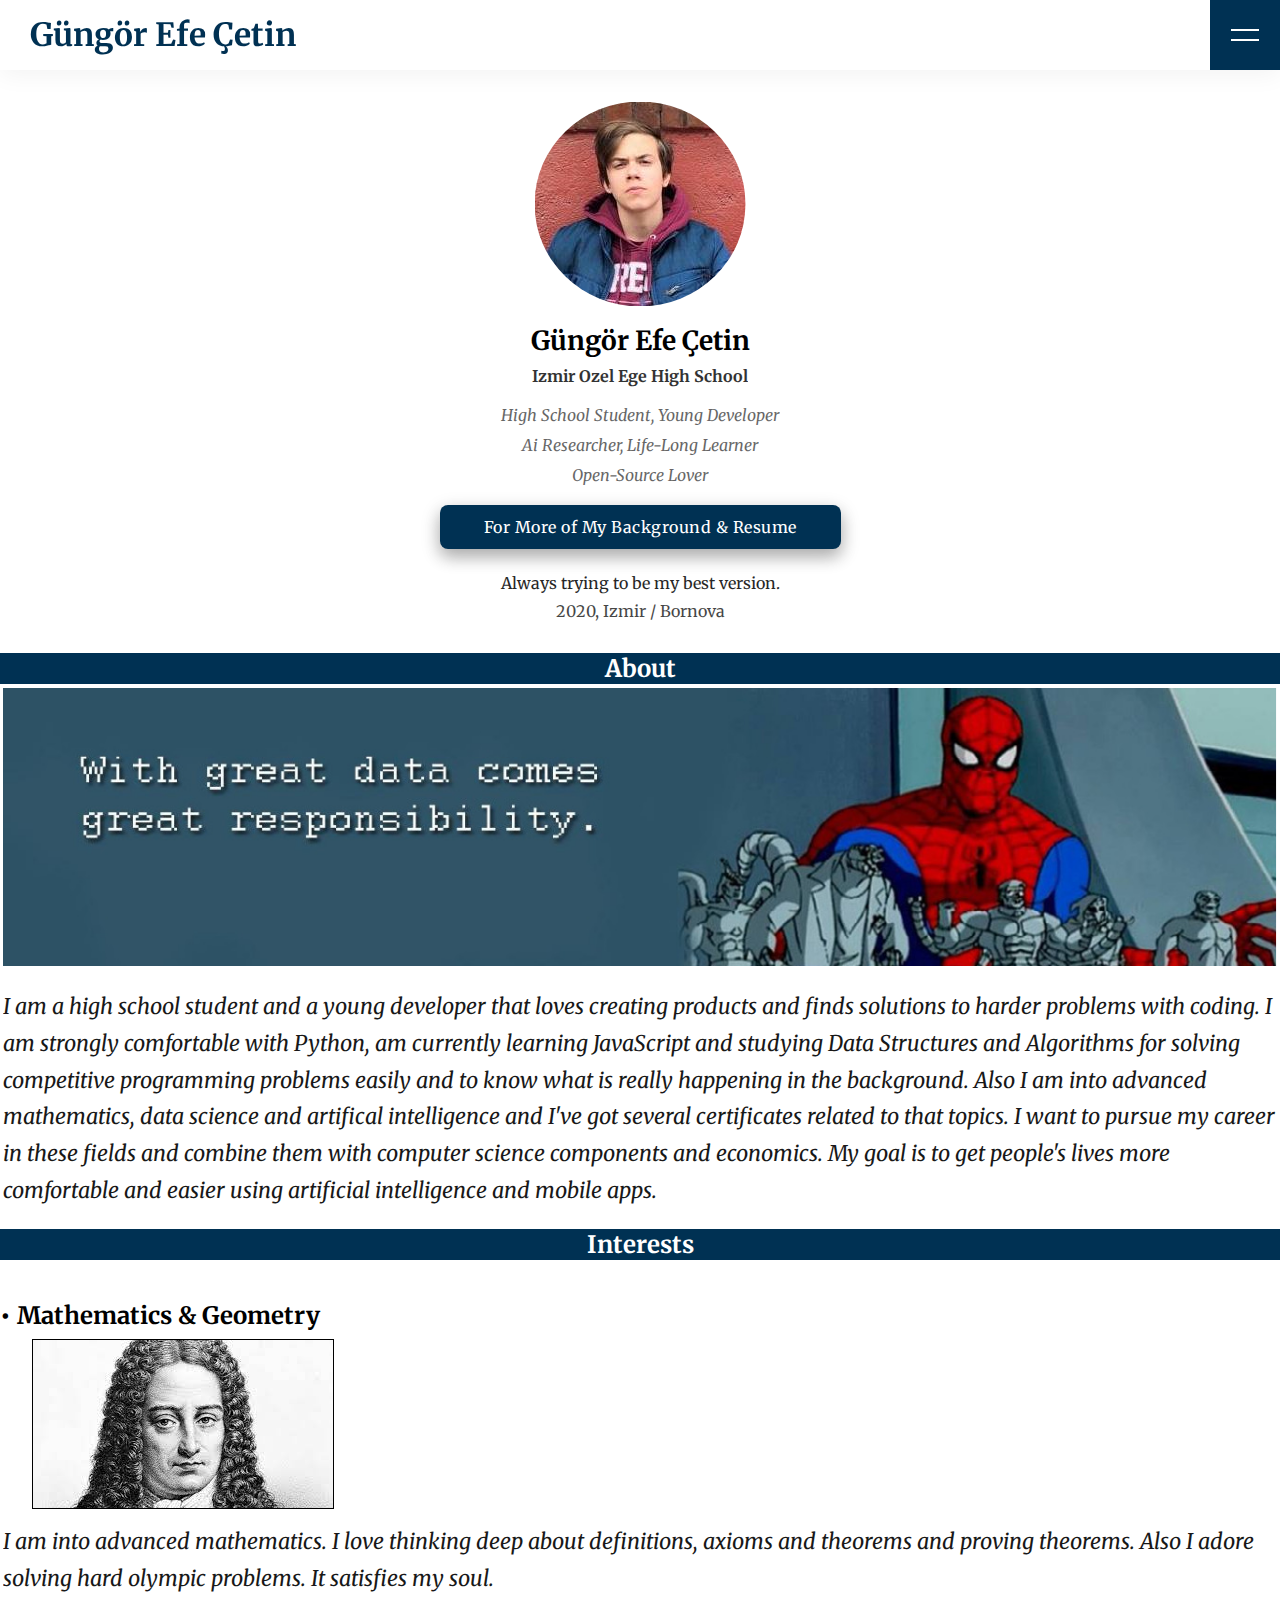
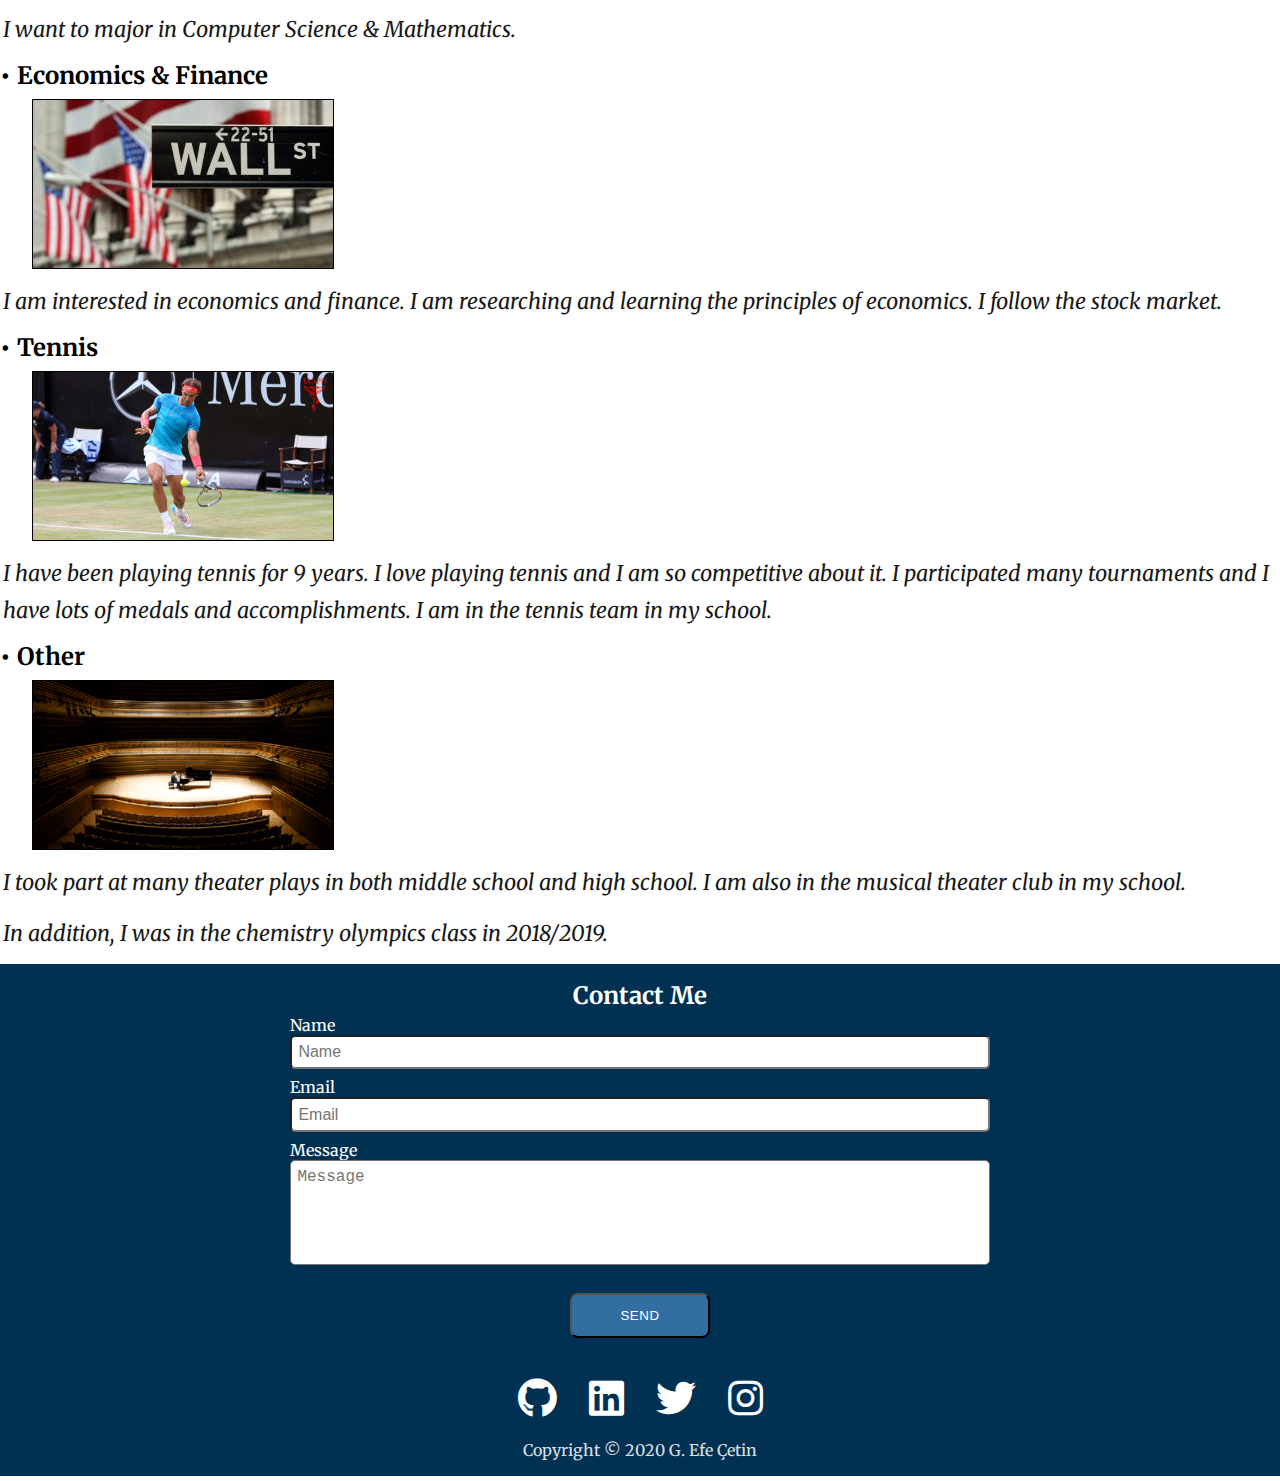
==== commit 8a976511: "Update index.html" ====
--- a/index.html
+++ b/index.html
@@ -53,7 +53,7 @@
         <a href="https://www.linkedin.com/in/gungorefecetin/" class="btn btn-primary" target="_blank">For More of My Background & Resume</a>
         <div class="op text-center">
             <p class="last">Always trying to be my best version.</p>
-            <p class="last1 op">2021, Izmir / Bornova</p>
+            <p class="last1 op">2020, Izmir / Bornova</p>
         </div>
     </section>
 
@@ -136,7 +136,7 @@
             </ul>
         </div>
         <div class="op text-center">
-            <p>Copyright © 2021 G. Efe Çetin</p>
+            <p>Copyright © 2020 G. Efe Çetin</p>
         </div>
     </footer>
     
--- a/style.css
+++ b/style.css
@@ -49,6 +49,8 @@
     background: white;
     color: #003153;
     border: 0.5px solid #003153;
+    transition: .3s;
+
 }
 
 .op {
@@ -161,6 +163,11 @@
 /*@media (max-width: 720px)* bundan büyük iken 878'e kadar yukarıdakiler, 878-sonsuz arası normal ama 952'de logo padding ve font büyüt*/
 
 @media (max-width: 880px) {
+	
+    .logo {
+	font-size: 1.5em;
+	padding-left: 25px;
+    }
 
     #navbar {
         position: fixed;
@@ -184,6 +191,10 @@
         justify-content: center;
         align-items: center;
     }
+	
+     .btn-primary {
+	font-size: 0.89rem;
+      }
 }
 
 #home {
@@ -259,6 +270,10 @@
 	color: white;
 }
 
+#interests .ints h1{
+    margin-bottom: 2.5rem;
+}
+
 #interests ul {
 	margin-top: 1rem;
 }
